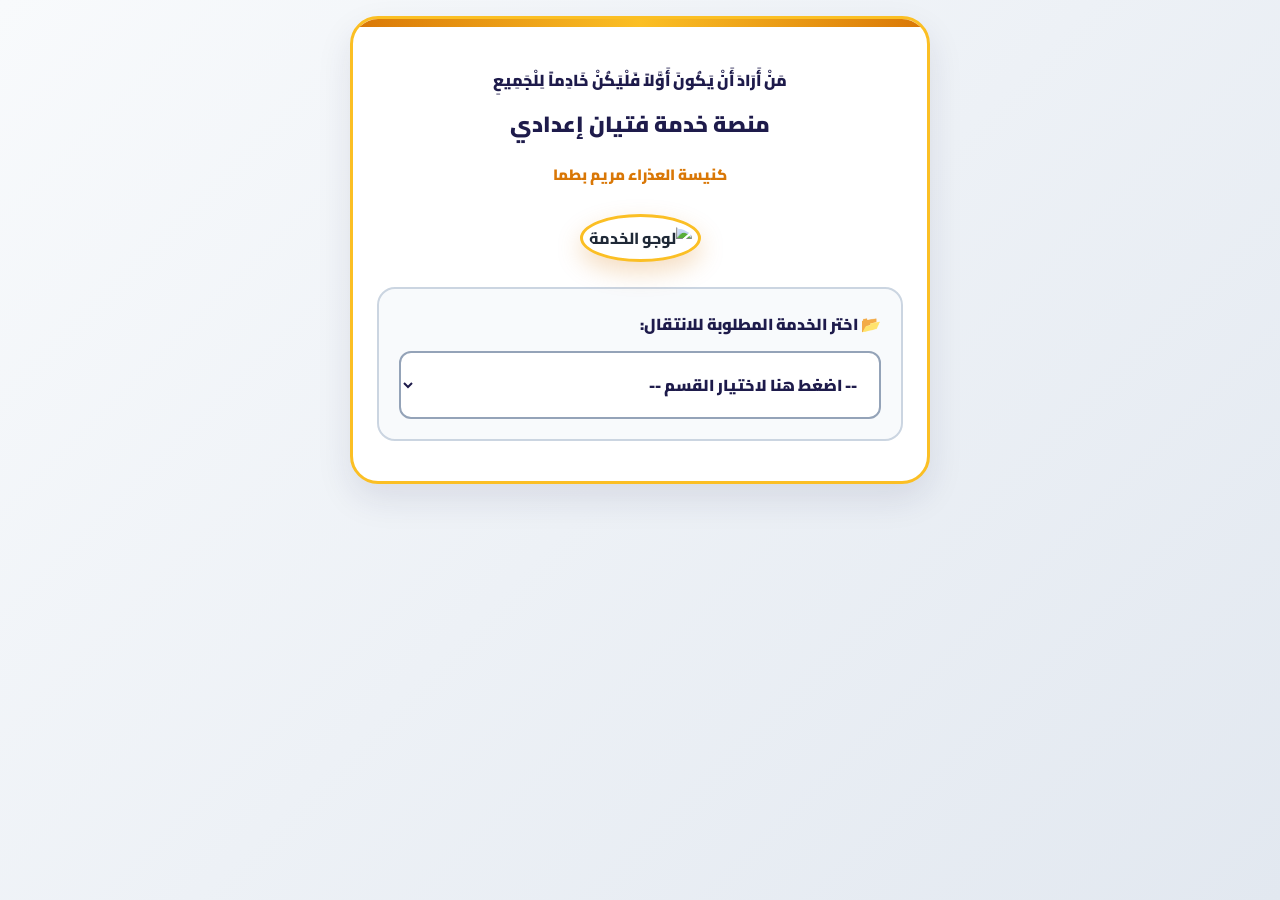
==== index.html @ 0def8686 "Add files via upload" ====
<!DOCTYPE html>
<html dir="rtl" lang="ar">
<head>
  <meta charset="utf-8">
  <meta name="viewport" content="width=device-width, initial-scale=1.0, viewport-fit=cover">
  <title>منصة خدمة فتيان إعدادي - كنيسة العذراء مريم بطما</title>
  <link href="https://fonts.googleapis.com/css2?family=Cairo:wght@600;700;800;900&display=swap" rel="stylesheet">
  <!-- مكتبة مسح QR Code -->
  <script src="https://unpkg.com/html5-qrcode@2.3.8/html5-qrcode.min.js"></script>
  <!-- محرك الـ API المشترك -->
  <script src="api.js"></script>

  <style>
    :root {
      --primary-dark: #111827;
      --navy-blue: #1e1b4b;
      --gold: #d97706;
      --gold-light: #f59e0b;
      --gold-border: #c5a059;
      --bg-gradient: linear-gradient(135deg, #f8fafc 0%, #e2e8f0 100%);
      --card-bg: #ffffff;
      --text-main: #1f2937;
    }

    * { box-sizing: border-box; font-family: 'Cairo', sans-serif; transition: all 0.25s ease; font-weight: 800; }

    body {
      background: var(--bg-gradient);
      color: var(--text-main);
      margin: 0;
      padding: 16px 8px;
      display: flex;
      flex-direction: column;
      min-height: 100vh;
      justify-content: flex-start;
      align-items: center;
    }

    .content-container {
      width: 100%;
      max-width: 580px;
      margin: 0 auto;
    }

    .home-hero {
      text-align: center;
      padding: 40px 24px;
      background: var(--card-bg);
      border-radius: 28px;
      box-shadow: 0 15px 35px rgba(30, 27, 75, 0.1);
      border: 3px solid #fbbf24;
      position: relative;
      overflow: hidden;
    }

    .home-hero::before {
      content: '';
      position: absolute;
      top: 0; right: 0; left: 0;
      height: 8px;
      background: linear-gradient(90deg, #d97706, #fbbf24, #d97706);
    }

    .home-verse {
      font-size: 16px;
      font-weight: 900;
      color: var(--navy-blue);
      margin: 6px 0;
    }

    .home-title {
      font-size: 22px;
      font-weight: 900;
      color: var(--navy-blue);
      margin: 8px 0 4px 0;
    }

    .home-subtitle {
      font-size: 15px;
      color: var(--gold);
      font-weight: 900;
      margin-bottom: 25px;
    }

    .home-logo {
      width: 150px;
      height: 150px;
      object-fit: contain;
      border-radius: 50%;
      padding: 6px;
      background: #fff;
      border: 3px solid #fbbf24;
      box-shadow: 0 10px 25px rgba(217, 119, 6, 0.25);
      margin-bottom: 25px;
    }

    .services-dropdown-box {
      background: #f8fafc;
      border: 2.5px solid #cbd5e1;
      border-radius: 18px;
      padding: 20px;
      text-align: right;
    }

    .services-dropdown-box label {
      display: block;
      font-weight: 900;
      color: var(--navy-blue);
      font-size: 16px;
      margin-bottom: 12px;
    }

    .services-dropdown-box select {
      width: 100%;
      padding: 16px 18px;
      border: 2px solid #94a3b8;
      border-radius: 12px;
      font-size: 16px;
      font-weight: 900;
      background-color: #ffffff;
      color: var(--navy-blue);
      outline: none;
      cursor: pointer;
    }

    .page-section { display: none; width: 100%; }
    .page-section.active { display: block; }

    .global-loader {
      display: flex;
      justify-content: center;
      align-items: center;
      gap: 8px;
      padding: 25px;
    }

    .global-loader span {
      width: 14px;
      height: 14px;
      background-color: var(--gold);
      border-radius: 50%;
      display: inline-block;
      animation: bouncePulse 1.4s infinite ease-in-out both;
    }
    .global-loader span:nth-child(1) { animation-delay: -0.32s; background-color: var(--navy-blue); }
    .global-loader span:nth-child(2) { animation-delay: -0.16s; background-color: var(--gold); }
    .global-loader span:nth-child(3) { background-color: var(--navy-blue); }

    @keyframes bouncePulse {
      0%, 80%, 100% { transform: scale(0); }
      40% { transform: scale(1.0); }
    }
  </style>
</head>
<body>

  <div class="content-container">

    <!-- الصفحة الرئيسية -->
    <div id="pageHome" class="page-section active">
      <div class="home-hero">
        <p class="home-verse">مَنْ أَرَادَ أَنْ يَكُونَ أَوَّلاً فَلْيَكُنْ خَادِماً لِلْجَمِيعِ</p>
        <h1 class="home-title">منصة خدمة فتيان إعدادي</h1>
        <p class="home-subtitle">كنيسة العذراء مريم بطما</p>
        
        <div>
          <img src="https://lh3.googleusercontent.com/d/1JQ3i6thxjKaDacK8-deyUxloTZYIJefQ" alt="لوجو الخدمة" class="home-logo">
        </div>

        <div class="services-dropdown-box">
          <label>📂 اختر الخدمة المطلوبة للانتقال:</label>
          <select id="mainServiceSelect" onchange="navigateToService(this.value)">
            <option value="">-- اضغط هنا لاختيار القسم --</option>
            <option value="Search">1. بحث وتعديل اسماء قاعدة البيانات</option>
            <option value="Attendance">2. تسجيل الحضور والغياب</option>
            <option value="QrScan">3. مسح كود QR لتسجيل الحضور</option>
            <option value="Visitation">4. الافتقاد</option>
            <option value="Stats">5. إحصائيات</option>
            <option value="Trips">6. حجز رحلات</option>
            <option value="Fruits">7. ثمار العام</option>
          </select>
        </div>
      </div>
    </div>

    <!-- حاوية عرض الصفحات الفرعية ديناميكياً -->
    <div id="dynamicPageContainer" class="page-section"></div>

  </div>

  <script>
    function navigateToService(pageName) {
      if (!pageName) return;
      playClickSound();
      loadSubPage(pageName);
    }

    async function loadSubPage(pageName) {
      const homeSection = document.getElementById('pageHome');
      if (homeSection) homeSection.classList.remove('active');
      
      const container = document.getElementById('dynamicPageContainer');
      container.classList.add('active');
      container.innerHTML = '<div class="global-loader"><span></span><span></span><span></span></div>';

      try {
        const response = await fetch(pageName + '.html');
        if (!response.ok) throw new Error("تعذر تحميل الملف " + pageName + ".html");
        const htmlContent = await response.text();
        container.innerHTML = htmlContent;

        // تنفيذ السكربتات المدمجة داخل الصفحة الفرعية
        const scripts = container.querySelectorAll("script");
        scripts.forEach(oldScript => {
          const newScript = document.createElement("script");
          Array.from(oldScript.attributes).forEach(attr => newScript.setAttribute(attr.name, attr.value));
          newScript.textContent = oldScript.textContent;
          document.body.appendChild(newScript);
        });

        window.scrollTo({ top: 0, behavior: 'smooth' });
      } catch (err) {
        container.innerHTML = '<div style="text-align:center; color:#991b1b; padding:20px; font-weight:900;">❌ خطأ في تحميل الصفحة: ' + err.message + '</div>';
      }
    }

    function goToHome() {
      playClickSound();
      const container = document.getElementById('dynamicPageContainer');
      container.classList.remove('active');
      container.innerHTML = '';
      
      const homeSection = document.getElementById('pageHome');
      if (homeSection) homeSection.classList.add('active');
      
      const mainSelect = document.getElementById('mainServiceSelect');
      if (mainSelect) mainSelect.value = "";
      window.scrollTo({ top: 0, behavior: 'smooth' });
    }
  </script>
</body>
</html>
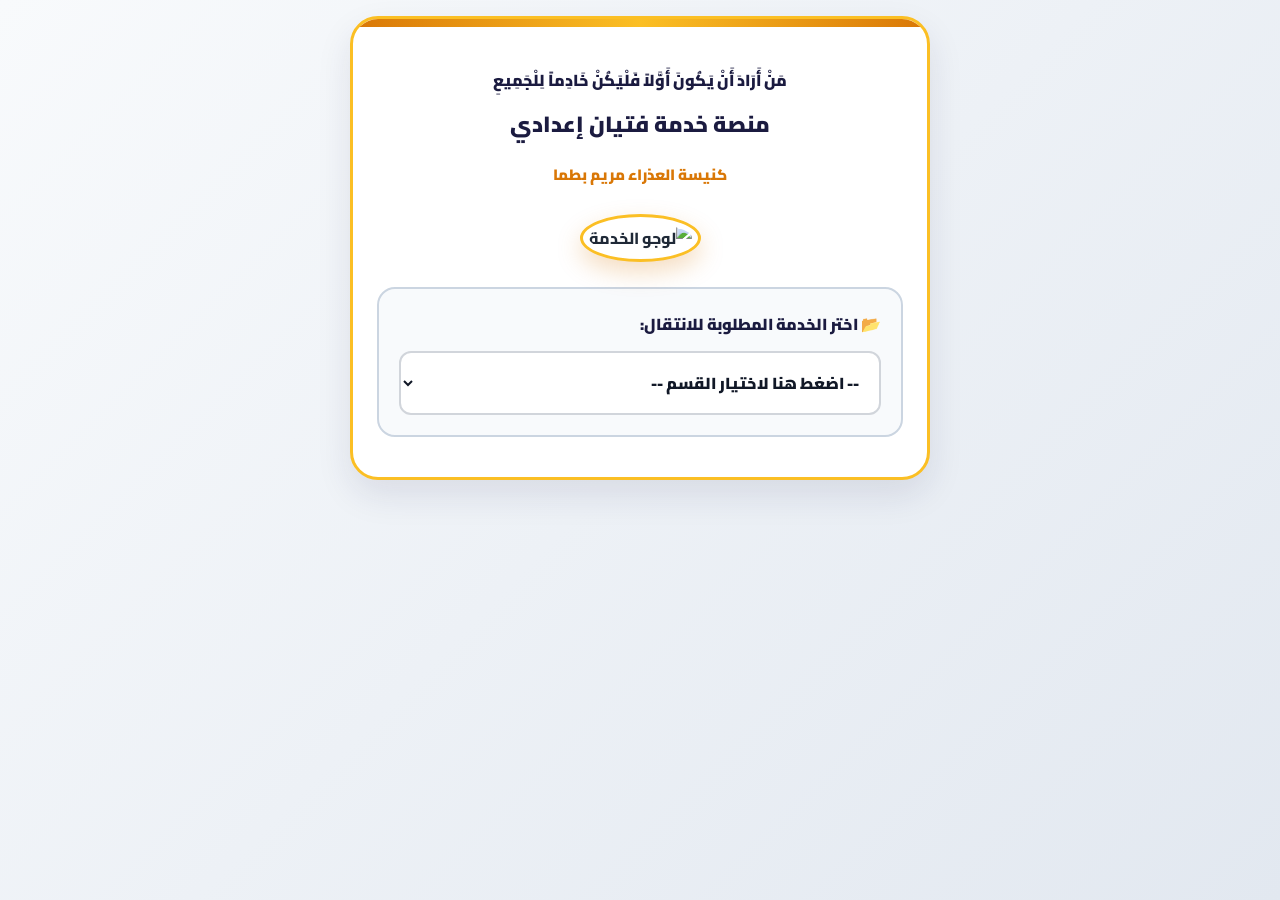
==== commit 777d1fb3: "Add files via upload" ====
--- a/index.html
+++ b/index.html
@@ -4,153 +4,14 @@
   <meta charset="utf-8">
   <meta name="viewport" content="width=device-width, initial-scale=1.0, viewport-fit=cover">
   <title>منصة خدمة فتيان إعدادي - كنيسة العذراء مريم بطما</title>
+  <!-- خط كايرو الفخم -->
   <link href="https://fonts.googleapis.com/css2?family=Cairo:wght@600;700;800;900&display=swap" rel="stylesheet">
+  <!-- ملف التنسيقات الفخم الشامل -->
+  <link rel="stylesheet" href="style.css">
   <!-- مكتبة مسح QR Code -->
   <script src="https://unpkg.com/html5-qrcode@2.3.8/html5-qrcode.min.js"></script>
   <!-- محرك الـ API المشترك -->
   <script src="api.js"></script>
-
-  <style>
-    :root {
-      --primary-dark: #111827;
-      --navy-blue: #1e1b4b;
-      --gold: #d97706;
-      --gold-light: #f59e0b;
-      --gold-border: #c5a059;
-      --bg-gradient: linear-gradient(135deg, #f8fafc 0%, #e2e8f0 100%);
-      --card-bg: #ffffff;
-      --text-main: #1f2937;
-    }
-
-    * { box-sizing: border-box; font-family: 'Cairo', sans-serif; transition: all 0.25s ease; font-weight: 800; }
-
-    body {
-      background: var(--bg-gradient);
-      color: var(--text-main);
-      margin: 0;
-      padding: 16px 8px;
-      display: flex;
-      flex-direction: column;
-      min-height: 100vh;
-      justify-content: flex-start;
-      align-items: center;
-    }
-
-    .content-container {
-      width: 100%;
-      max-width: 580px;
-      margin: 0 auto;
-    }
-
-    .home-hero {
-      text-align: center;
-      padding: 40px 24px;
-      background: var(--card-bg);
-      border-radius: 28px;
-      box-shadow: 0 15px 35px rgba(30, 27, 75, 0.1);
-      border: 3px solid #fbbf24;
-      position: relative;
-      overflow: hidden;
-    }
-
-    .home-hero::before {
-      content: '';
-      position: absolute;
-      top: 0; right: 0; left: 0;
-      height: 8px;
-      background: linear-gradient(90deg, #d97706, #fbbf24, #d97706);
-    }
-
-    .home-verse {
-      font-size: 16px;
-      font-weight: 900;
-      color: var(--navy-blue);
-      margin: 6px 0;
-    }
-
-    .home-title {
-      font-size: 22px;
-      font-weight: 900;
-      color: var(--navy-blue);
-      margin: 8px 0 4px 0;
-    }
-
-    .home-subtitle {
-      font-size: 15px;
-      color: var(--gold);
-      font-weight: 900;
-      margin-bottom: 25px;
-    }
-
-    .home-logo {
-      width: 150px;
-      height: 150px;
-      object-fit: contain;
-      border-radius: 50%;
-      padding: 6px;
-      background: #fff;
-      border: 3px solid #fbbf24;
-      box-shadow: 0 10px 25px rgba(217, 119, 6, 0.25);
-      margin-bottom: 25px;
-    }
-
-    .services-dropdown-box {
-      background: #f8fafc;
-      border: 2.5px solid #cbd5e1;
-      border-radius: 18px;
-      padding: 20px;
-      text-align: right;
-    }
-
-    .services-dropdown-box label {
-      display: block;
-      font-weight: 900;
-      color: var(--navy-blue);
-      font-size: 16px;
-      margin-bottom: 12px;
-    }
-
-    .services-dropdown-box select {
-      width: 100%;
-      padding: 16px 18px;
-      border: 2px solid #94a3b8;
-      border-radius: 12px;
-      font-size: 16px;
-      font-weight: 900;
-      background-color: #ffffff;
-      color: var(--navy-blue);
-      outline: none;
-      cursor: pointer;
-    }
-
-    .page-section { display: none; width: 100%; }
-    .page-section.active { display: block; }
-
-    .global-loader {
-      display: flex;
-      justify-content: center;
-      align-items: center;
-      gap: 8px;
-      padding: 25px;
-    }
-
-    .global-loader span {
-      width: 14px;
-      height: 14px;
-      background-color: var(--gold);
-      border-radius: 50%;
-      display: inline-block;
-      animation: bouncePulse 1.4s infinite ease-in-out both;
-    }
-    .global-loader span:nth-child(1) { animation-delay: -0.32s; background-color: var(--navy-blue); }
-    .global-loader span:nth-child(2) { animation-delay: -0.16s; background-color: var(--gold); }
-    .global-loader span:nth-child(3) { background-color: var(--navy-blue); }
-
-    @keyframes bouncePulse {
-      0%, 80%, 100% { transform: scale(0); }
-      40% { transform: scale(1.0); }
-    }
-  </style>
 </head>
 <body>
 
@@ -159,16 +20,16 @@
     <!-- الصفحة الرئيسية -->
     <div id="pageHome" class="page-section active">
       <div class="home-hero">
-        <p class="home-verse">مَنْ أَرَادَ أَنْ يَكُونَ أَوَّلاً فَلْيَكُنْ خَادِماً لِلْجَمِيعِ</p>
-        <h1 class="home-title">منصة خدمة فتيان إعدادي</h1>
-        <p class="home-subtitle">كنيسة العذراء مريم بطما</p>
+        <p style="font-size: 16px; font-weight: 900; color: #1b1b40; margin: 6px 0;">مَنْ أَرَادَ أَنْ يَكُونَ أَوَّلاً فَلْيَكُنْ خَادِماً لِلْجَمِيعِ</p>
+        <h1 style="font-size: 22px; font-weight: 900; color: #1b1b40; margin: 8px 0 4px 0;">منصة خدمة فتيان إعدادي</h1>
+        <p style="font-size: 15px; color: #d97706; font-weight: 900; margin-bottom: 25px;">كنيسة العذراء مريم بطما</p>
         
         <div>
-          <img src="https://lh3.googleusercontent.com/d/1JQ3i6thxjKaDacK8-deyUxloTZYIJefQ" alt="لوجو الخدمة" class="home-logo">
+          <img src="https://lh3.googleusercontent.com/d/1JQ3i6thxjKaDacK8-deyUxloTZYIJefQ" alt="لوجو الخدمة" style="width: 150px; height: 150px; object-fit: contain; border-radius: 50%; padding: 6px; background: #fff; border: 3px solid #fbbf24; box-shadow: 0 10px 25px rgba(217, 119, 6, 0.25); margin-bottom: 25px;">
         </div>
 
-        <div class="services-dropdown-box">
-          <label>📂 اختر الخدمة المطلوبة للانتقال:</label>
+        <div style="background: #f8fafc; border: 2.5px solid #cbd5e1; border-radius: 18px; padding: 20px; text-align: right;">
+          <label style="display: block; font-weight: 900; color: #1b1b40; font-size: 16px; margin-bottom: 12px;">📂 اختر الخدمة المطلوبة للانتقال:</label>
           <select id="mainServiceSelect" onchange="navigateToService(this.value)">
             <option value="">-- اضغط هنا لاختيار القسم --</option>
             <option value="Search">1. بحث وتعديل اسماء قاعدة البيانات</option>
@@ -197,15 +58,15 @@
 
     async function loadSubPage(pageName) {
       const homeSection = document.getElementById('pageHome');
-      if (homeSection) homeSection.classList.remove('active');
+      if (homeSection) homeSection.style.display = 'none';
       
       const container = document.getElementById('dynamicPageContainer');
-      container.classList.add('active');
+      container.style.display = 'block';
       container.innerHTML = '<div class="global-loader"><span></span><span></span><span></span></div>';
 
       try {
         const response = await fetch(pageName + '.html');
-        if (!response.ok) throw new Error("تعذر تحميل الملف " + pageName + ".html");
+        if (!response.ok) throw new Error("تعذر تحميل ملف " + pageName + ".html");
         const htmlContent = await response.text();
         container.innerHTML = htmlContent;
 
@@ -227,16 +88,36 @@
     function goToHome() {
       playClickSound();
       const container = document.getElementById('dynamicPageContainer');
-      container.classList.remove('active');
+      container.style.display = 'none';
       container.innerHTML = '';
       
       const homeSection = document.getElementById('pageHome');
-      if (homeSection) homeSection.classList.add('active');
+      if (homeSection) homeSection.style.display = 'block';
       
       const mainSelect = document.getElementById('mainServiceSelect');
       if (mainSelect) mainSelect.value = "";
       window.scrollTo({ top: 0, behavior: 'smooth' });
     }
   </script>
+
+  <style>
+    .home-hero {
+      text-align: center;
+      padding: 40px 24px;
+      background: #ffffff;
+      border-radius: 28px;
+      box-shadow: 0 15px 35px rgba(30, 27, 75, 0.1);
+      border: 3px solid #fbbf24;
+      position: relative;
+      overflow: hidden;
+    }
+    .home-hero::before {
+      content: '';
+      position: absolute;
+      top: 0; right: 0; left: 0;
+      height: 8px;
+      background: linear-gradient(90deg, #d97706, #fbbf24, #d97706);
+    }
+  </style>
 </body>
 </html>
--- a/style.css
+++ b/style.css
@@ -0,0 +1,262 @@
+/* =================================================================
+   التصميم الذهبي والملكي الموحد لمنصة خدمة فتيان إعدادي
+================================================================= */
+@import url('https://fonts.googleapis.com/css2?family=Cairo:wght@600;700;800;900&display=swap');
+
+:root {
+  --primary-dark: #111827;
+  --navy-blue: #1b1b40;
+  --gold: #d97706;
+  --gold-light: #f59e0b;
+  --gold-border: #c5a059;
+  --bg-gradient: linear-gradient(135deg, #f8fafc 0%, #e2e8f0 100%);
+  --card-bg: #ffffff;
+  --text-main: #1f2937;
+}
+
+* {
+  box-sizing: border-box;
+  font-family: 'Cairo', sans-serif !important;
+  font-weight: 800;
+}
+
+body {
+  background: var(--bg-gradient) !important;
+  color: var(--text-main);
+  margin: 0;
+  padding: 16px 8px;
+  display: flex;
+  flex-direction: column;
+  min-height: 100vh;
+  justify-content: flex-start;
+  align-items: center;
+  direction: rtl;
+}
+
+.content-container {
+  width: 100%;
+  max-width: 580px;
+  margin: 0 auto;
+}
+
+/* الكارت الأساسي الفخم */
+.page-card {
+  background: #ffffff !important;
+  border-radius: 24px !important;
+  padding: 24px 20px !important;
+  box-shadow: 0 10px 30px rgba(27, 27, 64, 0.08) !important;
+  border: 2.5px solid #c5a059 !important;
+  margin-bottom: 20px !important;
+  animation: fadeInScale 0.3s ease-out forwards;
+  width: 100%;
+}
+
+@keyframes fadeInScale {
+  from { opacity: 0; transform: scale(0.96); }
+  to { opacity: 1; transform: scale(1); }
+}
+
+/* الشريط العلوي */
+.page-top-bar {
+  display: flex !important;
+  justify-content: space-between !important;
+  align-items: center !important;
+  margin-bottom: 14px !important;
+}
+
+.page-title-text {
+  font-size: 19px !important;
+  font-weight: 900 !important;
+  color: #1b1b40 !important;
+  margin: 0 !important;
+}
+
+.btn-home-icon {
+  background: #1b1b40 !important;
+  color: #c5a059 !important;
+  border: 1.5px solid #c5a059 !important;
+  padding: 9px 16px !important;
+  border-radius: 12px !important;
+  font-size: 14px !important;
+  font-weight: 900 !important;
+  cursor: pointer !important;
+  box-shadow: 0 3px 6px rgba(0,0,0,0.1);
+  transition: all 0.25s ease;
+}
+.btn-home-icon:hover {
+  background: #2e2a72 !important;
+  transform: translateY(-1px);
+}
+
+.gold-divider {
+  height: 4px !important;
+  background: linear-gradient(90deg, #c5a059, #fde047, #c5a059) !important;
+  border-radius: 2px !important;
+  margin-bottom: 20px !important;
+  width: 100%;
+}
+
+/* صناديق الإدخال والبحث */
+.search-box-container {
+  background: #eef2f7 !important;
+  border: 2.5px solid #c5a059 !important;
+  border-radius: 16px !important;
+  padding: 18px !important;
+  margin-bottom: 16px !important;
+}
+
+.form-group {
+  margin-bottom: 16px !important;
+  text-align: right !important;
+}
+
+.form-group label {
+  display: block !important;
+  margin-bottom: 8px !important;
+  font-weight: 900 !important;
+  font-size: 16px !important;
+  color: #1b1b40 !important;
+}
+
+input, select, textarea {
+  width: 100% !important;
+  padding: 14px 16px !important;
+  border: 2px solid #d1d5db !important;
+  border-radius: 12px !important;
+  font-size: 16px !important;
+  font-weight: 900 !important;
+  background-color: #ffffff !important;
+  color: #111827 !important;
+  outline: none !important;
+  transition: border-color 0.2s;
+}
+
+input:focus, select:focus, textarea:focus {
+  border-color: #c5a059 !important;
+  box-shadow: 0 0 0 3px rgba(197, 160, 89, 0.25) !important;
+}
+
+/* الأزرار العامة */
+.btn-action {
+  width: 100% !important;
+  padding: 15px !important;
+  border: none !important;
+  border-radius: 12px !important;
+  font-size: 17px !important;
+  font-weight: 900 !important;
+  cursor: pointer !important;
+  box-shadow: 0 4px 10px rgba(0,0,0,0.08) !important;
+  display: block !important;
+  text-align: center !important;
+  transition: all 0.2s ease;
+}
+
+.btn-primary-custom {
+  background-color: #1b1b40 !important;
+  color: #ffffff !important;
+  border: 2.5px solid #c5a059 !important;
+}
+.btn-primary-custom:hover {
+  background-color: #2e2a72 !important;
+}
+
+.btn-success-custom {
+  background-color: #15803d !important;
+  color: white !important;
+}
+.btn-success-custom:hover {
+  background-color: #166534 !important;
+}
+
+.btn-secondary-custom {
+  background-color: #4b5563 !important;
+  color: white !important;
+}
+.btn-secondary-custom:hover {
+  background-color: #374151 !important;
+}
+
+.btn-outline-custom {
+  background-color: #ffffff !important;
+  color: #1b1b40 !important;
+  border: 2.5px solid #c5a059 !important;
+}
+.btn-outline-custom:hover {
+  background-color: #fef3c7 !important;
+}
+
+.add-new-footer-box {
+  margin-top: 24px !important;
+  padding-top: 18px !important;
+  border-top: 2px dashed #cbd5e1 !important;
+  text-align: center !important;
+}
+
+.badge-box {
+  background-color: #fef3c7 !important;
+  color: #92400e !important;
+  border: 2.5px solid #c5a059 !important;
+  padding: 12px !important;
+  border-radius: 12px !important;
+  font-weight: 900 !important;
+  font-size: 16px !important;
+  text-align: center !important;
+  margin-bottom: 16px !important;
+}
+
+.btn-grid-custom {
+  display: grid !important;
+  grid-template-columns: 1fr 1fr !important;
+  gap: 12px !important;
+  margin-top: 16px !important;
+}
+
+.full-page-container {
+  background: #f8fafc !important;
+  border: 2.5px solid #c5a059 !important;
+  border-radius: 16px !important;
+  padding: 14px !important;
+}
+
+.scroll-box {
+  max-height: 60vh !important;
+  overflow-y: auto !important;
+  padding-right: 4px !important;
+}
+
+.row-card {
+  display: flex !important;
+  align-items: center !important;
+  justify-content: space-between !important;
+  padding: 14px !important;
+  background: #ffffff !important;
+  border-radius: 12px !important;
+  margin-bottom: 10px !important;
+  border: 2px solid #cbd5e1 !important;
+  box-shadow: 0 2px 5px rgba(0,0,0,0.03) !important;
+}
+
+/* اللودر المشترك */
+.global-loader {
+  display: flex !important;
+  justify-content: center !important;
+  align-items: center !important;
+  gap: 8px !important;
+  padding: 20px !important;
+}
+.global-loader span {
+  width: 14px !important;
+  height: 14px !important;
+  background-color: #d97706 !important;
+  border-radius: 50% !important;
+  display: inline-block !important;
+  animation: bouncePulse 1.4s infinite ease-in-out both !important;
+}
+.global-loader span:nth-child(1) { animation-delay: -0.32s !important; background-color: #1b1b40 !important; }
+.global-loader span:nth-child(2) { animation-delay: -0.16s !important; background-color: #d97706 !important; }
+.global-loader span:nth-child(3) { background-color: #1b1b40 !important; }
+
+@keyframes bouncePulse {
+  0%, 80%, 100% { transform: scale(0); }
+  40% { transform: scale(1.0); }
+}
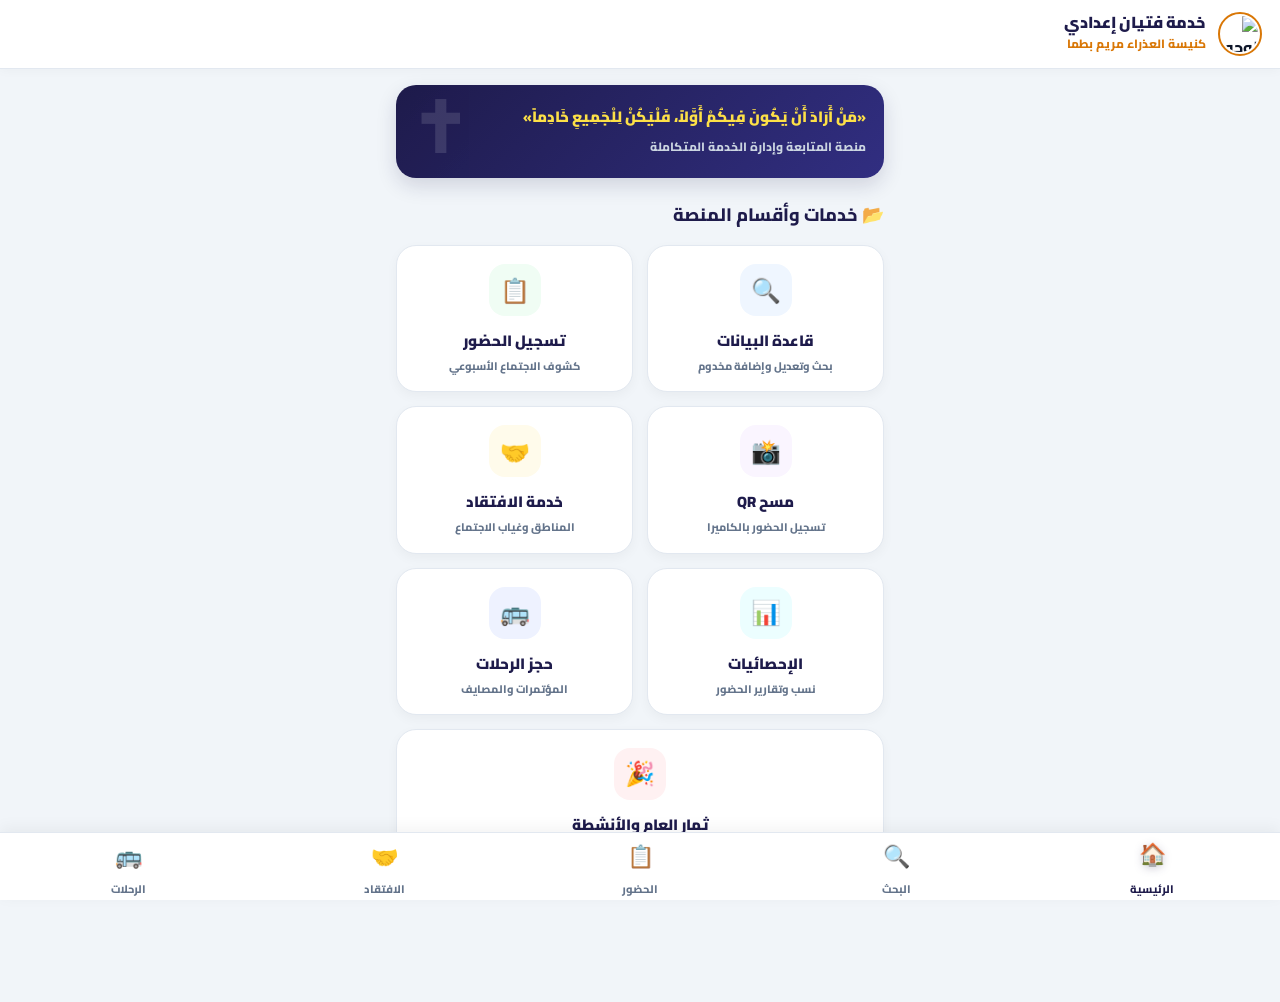
==== commit f5cb365f: "Add files via upload" ====
--- a/index.html
+++ b/index.html
@@ -2,75 +2,169 @@
 <html dir="rtl" lang="ar">
 <head>
   <meta charset="utf-8">
-  <meta name="viewport" content="width=device-width, initial-scale=1.0, viewport-fit=cover">
-  <title>منصة خدمة فتيان إعدادي - كنيسة العذراء مريم بطما</title>
+  <meta name="viewport" content="width=device-width, initial-scale=1.0, maximum-scale=1.0, user-scalable=no, viewport-fit=cover">
+  <title>منصة خدمة فتيان إعدادي</title>
   <!-- خط كايرو الفخم -->
   <link href="https://fonts.googleapis.com/css2?family=Cairo:wght@600;700;800;900&display=swap" rel="stylesheet">
-  <!-- ملف التنسيقات الفخم الشامل -->
+  <!-- ستايل التطبيق للموبايل -->
   <link rel="stylesheet" href="style.css">
   <!-- مكتبة مسح QR Code -->
   <script src="https://unpkg.com/html5-qrcode@2.3.8/html5-qrcode.min.js"></script>
-  <!-- محرك الـ API المشترك -->
+  <!-- محرك الـ API -->
   <script src="api.js"></script>
 </head>
 <body>
 
-  <div class="content-container">
-
-    <!-- الصفحة الرئيسية -->
-    <div id="pageHome" class="page-section active">
-      <div class="home-hero">
-        <p style="font-size: 16px; font-weight: 900; color: #1b1b40; margin: 6px 0;">مَنْ أَرَادَ أَنْ يَكُونَ أَوَّلاً فَلْيَكُنْ خَادِماً لِلْجَمِيعِ</p>
-        <h1 style="font-size: 22px; font-weight: 900; color: #1b1b40; margin: 8px 0 4px 0;">منصة خدمة فتيان إعدادي</h1>
-        <p style="font-size: 15px; color: #d97706; font-weight: 900; margin-bottom: 25px;">كنيسة العذراء مريم بطما</p>
-        
-        <div>
-          <img src="https://lh3.googleusercontent.com/d/1JQ3i6thxjKaDacK8-deyUxloTZYIJefQ" alt="لوجو الخدمة" style="width: 150px; height: 150px; object-fit: contain; border-radius: 50%; padding: 6px; background: #fff; border: 3px solid #fbbf24; box-shadow: 0 10px 25px rgba(217, 119, 6, 0.25); margin-bottom: 25px;">
-        </div>
-
-        <div style="background: #f8fafc; border: 2.5px solid #cbd5e1; border-radius: 18px; padding: 20px; text-align: right;">
-          <label style="display: block; font-weight: 900; color: #1b1b40; font-size: 16px; margin-bottom: 12px;">📂 اختر الخدمة المطلوبة للانتقال:</label>
-          <select id="mainServiceSelect" onchange="navigateToService(this.value)">
-            <option value="">-- اضغط هنا لاختيار القسم --</option>
-            <option value="Search">1. بحث وتعديل اسماء قاعدة البيانات</option>
-            <option value="Attendance">2. تسجيل الحضور والغياب</option>
-            <option value="QrScan">3. مسح كود QR لتسجيل الحضور</option>
-            <option value="Visitation">4. الافتقاد</option>
-            <option value="Stats">5. إحصائيات</option>
-            <option value="Trips">6. حجز رحلات</option>
-            <option value="Fruits">7. ثمار العام</option>
-          </select>
-        </div>
-      </div>
-    </div>
-
-    <!-- حاوية عرض الصفحات الفرعية ديناميكياً -->
-    <div id="dynamicPageContainer" class="page-section"></div>
-
-  </div>
+  <!-- شريط التطبيق العلوي الثابت -->
+  <header class="mobile-app-header">
+    <div class="header-brand">
+      <img src="https://lh3.googleusercontent.com/d/1JQ3i6thxjKaDacK8-deyUxloTZYIJefQ" alt="لوجو الخدمة" class="header-logo">
+      <div class="header-titles">
+        <h1 id="appHeaderTitle">خدمة فتيان إعدادي</h1>
+        <p>كنيسة العذراء مريم بطما</p>
+      </div>
+    </div>
+    <button id="btnHeaderBack" class="btn-header-back" style="display: none;" onclick="goToHome()">
+      <span>الرئيسية</span> 🏠
+    </button>
+  </header>
+
+  <!-- محتوى التطبيق -->
+  <main class="mobile-container">
+
+    <!-- الشاشة الرئيسية: شبكة كروت الخدمات الفخمة -->
+    <div id="pageHome" class="page-view active">
+      
+      <!-- بانر الآية الروحية -->
+      <div class="spiritual-banner">
+        <p class="spiritual-verse">«مَنْ أَرَادَ أَنْ يَكُونَ فِيكُمْ أَوَّلاً، فَلْيَكُنْ لِلْجَمِيعِ خَادِماً»</p>
+        <p class="spiritual-sub">منصة المتابعة وإدارة الخدمة المتكاملة</p>
+      </div>
+
+      <div class="services-title">
+        <span>📂 خدمات وأقسام المنصة</span>
+      </div>
+
+      <!-- شبكة الخدمات (2 أعمدة للموبايل) -->
+      <div class="services-grid">
+
+        <!-- 1. قاعدة البيانات -->
+        <div class="service-card" onclick="navigateToService('Search')">
+          <div class="service-icon-box icon-blue">🔍</div>
+          <h2 class="service-card-title">قاعدة البيانات</h2>
+          <p class="service-card-desc">بحث وتعديل وإضافة مخدوم</p>
+        </div>
+
+        <!-- 2. تسجيل الحضور -->
+        <div class="service-card" onclick="navigateToService('Attendance')">
+          <div class="service-icon-box icon-green">📋</div>
+          <h2 class="service-card-title">تسجيل الحضور</h2>
+          <p class="service-card-desc">كشوف الاجتماع الأسبوعي</p>
+        </div>
+
+        <!-- 3. ماسح QR -->
+        <div class="service-card" onclick="navigateToService('QrScan')">
+          <div class="service-icon-box icon-purple">📸</div>
+          <h2 class="service-card-title">مسح QR</h2>
+          <p class="service-card-desc">تسجيل الحضور بالكاميرا</p>
+        </div>
+
+        <!-- 4. الافتقاد -->
+        <div class="service-card" onclick="navigateToService('Visitation')">
+          <div class="service-icon-box icon-amber">🤝</div>
+          <h2 class="service-card-title">خدمة الافتقاد</h2>
+          <p class="service-card-desc">المناطق وغياب الاجتماع</p>
+        </div>
+
+        <!-- 5. الإحصائيات -->
+        <div class="service-card" onclick="navigateToService('Stats')">
+          <div class="service-icon-box icon-cyan">📊</div>
+          <h2 class="service-card-title">الإحصائيات</h2>
+          <p class="service-card-desc">نسب وتقارير الحضور</p>
+        </div>
+
+        <!-- 6. حجز الرحلات -->
+        <div class="service-card" onclick="navigateToService('Trips')">
+          <div class="service-icon-box icon-indigo">🚌</div>
+          <h2 class="service-card-title">حجز الرحلات</h2>
+          <p class="service-card-desc">المؤتمرات والمصايف</p>
+        </div>
+
+        <!-- 7. ثمار العام -->
+        <div class="service-card" style="grid-column: span 2;" onclick="navigateToService('Fruits')">
+          <div class="service-icon-box icon-rose">🎉</div>
+          <h2 class="service-card-title">ثمار العام والأنشطة</h2>
+          <p class="service-card-desc">معرض صور الذكريات والأنشطة والرحلات</p>
+        </div>
+
+      </div>
+
+    </div>
+
+    <!-- حاوية الصفحات الفرعية المحملة ديناميكياً -->
+    <div id="dynamicPageContainer" style="display: none;"></div>
+
+  </main>
+
+  <!-- شريط التنقل السفلي السريع لتجربة التطبيق الحقيقية -->
+  <nav class="mobile-bottom-nav">
+    <div class="nav-item active" id="navHome" onclick="goToHome()">
+      <span class="nav-icon">🏠</span>
+      <span>الرئيسية</span>
+    </div>
+    <div class="nav-item" id="navSearch" onclick="navigateToService('Search')">
+      <span class="nav-icon">🔍</span>
+      <span>البحث</span>
+    </div>
+    <div class="nav-item" id="navAttendance" onclick="navigateToService('Attendance')">
+      <span class="nav-icon">📋</span>
+      <span>الحضور</span>
+    </div>
+    <div class="nav-item" id="navVisitation" onclick="navigateToService('Visitation')">
+      <span class="nav-icon">🤝</span>
+      <span>الافتقاد</span>
+    </div>
+    <div class="nav-item" id="navTrips" onclick="navigateToService('Trips')">
+      <span class="nav-icon">🚌</span>
+      <span>الرحلات</span>
+    </div>
+  </nav>
 
   <script>
+    const serviceTitles = {
+      'Search': '🔍 قاعدة البيانات',
+      'Attendance': '📋 تسجيل الحضور والغياب',
+      'QrScan': '📸 مسح كود QR',
+      'Visitation': '🤝 خدمة الافتقاد والمتابعة',
+      'Stats': '📊 إحصائيات الحضور',
+      'Trips': '🚌 حجز الرحلات والمؤتمرات',
+      'Fruits': '🎉 ثمار العام والأنشطة'
+    };
+
     function navigateToService(pageName) {
       if (!pageName) return;
       playClickSound();
+      updateBottomNav(pageName);
       loadSubPage(pageName);
     }
 
     async function loadSubPage(pageName) {
-      const homeSection = document.getElementById('pageHome');
-      if (homeSection) homeSection.style.display = 'none';
-      
+      document.getElementById('pageHome').style.display = 'none';
       const container = document.getElementById('dynamicPageContainer');
       container.style.display = 'block';
       container.innerHTML = '<div class="global-loader"><span></span><span></span><span></span></div>';
 
+      // تحديث شريط الرأس وزر الرجوع
+      document.getElementById('appHeaderTitle').innerText = serviceTitles[pageName] || 'خدمة فتيان إعدادي';
+      document.getElementById('btnHeaderBack').style.display = 'flex';
+
       try {
         const response = await fetch(pageName + '.html');
-        if (!response.ok) throw new Error("تعذر تحميل ملف " + pageName + ".html");
+        if (!response.ok) throw new Error("تعذر تحميل الملف " + pageName + ".html");
         const htmlContent = await response.text();
         container.innerHTML = htmlContent;
 
-        // تنفيذ السكربتات المدمجة داخل الصفحة الفرعية
+        // تشغيل السكربتات المدمجة
         const scripts = container.querySelectorAll("script");
         scripts.forEach(oldScript => {
           const newScript = document.createElement("script");
@@ -81,43 +175,29 @@
 
         window.scrollTo({ top: 0, behavior: 'smooth' });
       } catch (err) {
-        container.innerHTML = '<div style="text-align:center; color:#991b1b; padding:20px; font-weight:900;">❌ خطأ في تحميل الصفحة: ' + err.message + '</div>';
+        container.innerHTML = '<div style="text-align:center; color:#dc2626; padding:25px; font-weight:900;">❌ خطأ في تحميل الصفحة: ' + err.message + '</div>';
       }
     }
 
     function goToHome() {
       playClickSound();
+      updateBottomNav('Home');
       const container = document.getElementById('dynamicPageContainer');
       container.style.display = 'none';
       container.innerHTML = '';
-      
-      const homeSection = document.getElementById('pageHome');
-      if (homeSection) homeSection.style.display = 'block';
-      
-      const mainSelect = document.getElementById('mainServiceSelect');
-      if (mainSelect) mainSelect.value = "";
+      document.getElementById('pageHome').style.display = 'block';
+
+      // إعادة عنوان الرأس وإخفاء زر الرجوع
+      document.getElementById('appHeaderTitle').innerText = 'خدمة فتيان إعدادي';
+      document.getElementById('btnHeaderBack').style.display = 'none';
       window.scrollTo({ top: 0, behavior: 'smooth' });
     }
+
+    function updateBottomNav(activeName) {
+      document.querySelectorAll('.nav-item').forEach(el => el.classList.remove('active'));
+      const activeEl = document.getElementById('nav' + activeName);
+      if (activeEl) activeEl.classList.add('active');
+    }
   </script>
-
-  <style>
-    .home-hero {
-      text-align: center;
-      padding: 40px 24px;
-      background: #ffffff;
-      border-radius: 28px;
-      box-shadow: 0 15px 35px rgba(30, 27, 75, 0.1);
-      border: 3px solid #fbbf24;
-      position: relative;
-      overflow: hidden;
-    }
-    .home-hero::before {
-      content: '';
-      position: absolute;
-      top: 0; right: 0; left: 0;
-      height: 8px;
-      background: linear-gradient(90deg, #d97706, #fbbf24, #d97706);
-    }
-  </style>
 </body>
 </html>
--- a/style.css
+++ b/style.css
@@ -1,260 +1,394 @@
 /* =================================================================
-   التصميم الذهبي والملكي الموحد لمنصة خدمة فتيان إعدادي
+   تصميم تطبيق الموبايل الحديث - منصة خدمة فتيان إعدادي
 ================================================================= */
 @import url('https://fonts.googleapis.com/css2?family=Cairo:wght@600;700;800;900&display=swap');
 
 :root {
-  --primary-dark: #111827;
-  --navy-blue: #1b1b40;
-  --gold: #d97706;
-  --gold-light: #f59e0b;
-  --gold-border: #c5a059;
-  --bg-gradient: linear-gradient(135deg, #f8fafc 0%, #e2e8f0 100%);
-  --card-bg: #ffffff;
-  --text-main: #1f2937;
+  --primary: #1e1b4b;       /* كحلي ملكي عميق */
+  --primary-light: #312e81;
+  --accent: #d97706;        /* ذهبي دافئ */
+  --accent-light: #f59e0b;
+  --bg-app: #f1f5f9;        /* رمادي ناعم مريح للعين */
+  --surface: #ffffff;
+  --text-dark: #0f172a;
+  --text-muted: #64748b;
+  --border-subtle: #e2e8f0;
+  --success: #16a34a;
+  --danger: #dc2626;
+  --radius-lg: 20px;
+  --radius-md: 14px;
 }
 
 * {
   box-sizing: border-box;
   font-family: 'Cairo', sans-serif !important;
   font-weight: 800;
+  -webkit-tap-highlight-color: transparent;
 }
 
 body {
-  background: var(--bg-gradient) !important;
-  color: var(--text-main);
-  margin: 0;
-  padding: 16px 8px;
+  background-color: var(--bg-app);
+  color: var(--text-dark);
+  margin: 0;
+  padding: 0;
+  direction: rtl;
+  min-height: 100vh;
   display: flex;
   flex-direction: column;
-  min-height: 100vh;
-  justify-content: flex-start;
-  align-items: center;
-  direction: rtl;
-}
-
-.content-container {
+  padding-bottom: 85px; /* مساحة للشريط السفلي */
+}
+
+/* شريط التطبيق العلوي (App Header) */
+.mobile-app-header {
+  position: sticky;
+  top: 0;
+  z-index: 100;
+  background: var(--surface);
+  border-bottom: 1px solid var(--border-subtle);
+  padding: 12px 18px;
+  display: flex;
+  align-items: center;
+  justify-content: space-between;
+  box-shadow: 0 2px 10px rgba(0, 0, 0, 0.03);
+}
+
+.header-brand {
+  display: flex;
+  align-items: center;
+  gap: 12px;
+}
+
+.header-logo {
+  width: 44px;
+  height: 44px;
+  border-radius: 50%;
+  object-fit: cover;
+  border: 2px solid var(--accent);
+  background: white;
+  padding: 2px;
+}
+
+.header-titles h1 {
+  font-size: 16px;
+  margin: 0;
+  color: var(--primary);
+  font-weight: 900;
+  line-height: 1.2;
+}
+
+.header-titles p {
+  font-size: 12px;
+  margin: 0;
+  color: var(--accent);
+  font-weight: 800;
+}
+
+.btn-header-back {
+  background: #f1f5f9;
+  border: 1px solid var(--border-subtle);
+  color: var(--primary);
+  border-radius: 12px;
+  padding: 8px 14px;
+  font-size: 14px;
+  cursor: pointer;
+  display: flex;
+  align-items: center;
+  gap: 6px;
+  transition: all 0.2s;
+}
+.btn-header-back:active {
+  transform: scale(0.95);
+  background: #e2e8f0;
+}
+
+/* محتوى الشاشة (App Container) */
+.mobile-container {
   width: 100%;
-  max-width: 580px;
+  max-width: 520px;
   margin: 0 auto;
-}
-
-/* الكارت الأساسي الفخم */
+  padding: 16px;
+}
+
+/* آية اليوم / البانر الروحي */
+.spiritual-banner {
+  background: linear-gradient(135deg, #1e1b4b 0%, #312e81 100%);
+  color: #ffffff;
+  border-radius: var(--radius-lg);
+  padding: 20px 18px;
+  margin-bottom: 20px;
+  position: relative;
+  overflow: hidden;
+  box-shadow: 0 8px 20px rgba(30, 27, 75, 0.15);
+}
+
+.spiritual-banner::after {
+  content: '✝';
+  position: absolute;
+  left: 14px;
+  bottom: -15px;
+  font-size: 70px;
+  opacity: 0.12;
+  color: white;
+}
+
+.spiritual-verse {
+  font-size: 15px;
+  line-height: 1.6;
+  margin: 0 0 6px 0;
+  font-weight: 900;
+  color: #fde047;
+}
+
+.spiritual-sub {
+  font-size: 12px;
+  color: #cbd5e1;
+  margin: 0;
+}
+
+/* شبكة كروت الخدمات (Services Grid) */
+.services-title {
+  font-size: 18px;
+  font-weight: 900;
+  color: var(--primary);
+  margin: 0 0 14px 0;
+  display: flex;
+  align-items: center;
+  gap: 8px;
+}
+
+.services-grid {
+  display: grid;
+  grid-template-columns: 1fr 1fr;
+  gap: 14px;
+  margin-bottom: 25px;
+}
+
+/* كارت الخدمة في الموبايل */
+.service-card {
+  background: var(--surface);
+  border: 1px solid var(--border-subtle);
+  border-radius: var(--radius-lg);
+  padding: 18px 14px;
+  text-align: center;
+  cursor: pointer;
+  display: flex;
+  flex-direction: column;
+  align-items: center;
+  justify-content: center;
+  box-shadow: 0 4px 12px rgba(0, 0, 0, 0.04);
+  transition: all 0.2s ease;
+  min-height: 135px;
+}
+
+.service-card:active {
+  transform: scale(0.96);
+  box-shadow: 0 2px 6px rgba(0, 0, 0, 0.06);
+}
+
+.service-icon-box {
+  width: 52px;
+  height: 52px;
+  border-radius: 16px;
+  display: flex;
+  align-items: center;
+  justify-content: center;
+  font-size: 24px;
+  margin-bottom: 10px;
+}
+
+.service-card-title {
+  font-size: 15px;
+  font-weight: 900;
+  color: var(--primary);
+  margin: 0 0 4px 0;
+}
+
+.service-card-desc {
+  font-size: 11px;
+  color: var(--text-muted);
+  margin: 0;
+  line-height: 1.3;
+}
+
+/* ألوان مميزة لأيقونات الخدمات */
+.icon-blue { background: #eff6ff; color: #2563eb; }
+.icon-green { background: #f0fdf4; color: #16a34a; }
+.icon-purple { background: #faf5ff; color: #9333ea; }
+.icon-amber { background: #fffbeb; color: #d97706; }
+.icon-cyan { background: #ecfeff; color: #0891b2; }
+.icon-indigo { background: #eef2ff; color: #4f46e5; }
+.icon-rose { background: #fff1f2; color: #e11d48; }
+
+/* الكروت داخل الصفحات الفرعية */
 .page-card {
-  background: #ffffff !important;
-  border-radius: 24px !important;
-  padding: 24px 20px !important;
-  box-shadow: 0 10px 30px rgba(27, 27, 64, 0.08) !important;
-  border: 2.5px solid #c5a059 !important;
-  margin-bottom: 20px !important;
-  animation: fadeInScale 0.3s ease-out forwards;
+  background: var(--surface);
+  border-radius: var(--radius-lg);
+  padding: 20px 18px;
+  border: 1px solid var(--border-subtle);
+  box-shadow: 0 4px 15px rgba(0, 0, 0, 0.04);
+  margin-bottom: 20px;
+}
+
+.page-title {
+  font-size: 20px;
+  font-weight: 900;
+  color: var(--primary);
+  margin: 0 0 16px 0;
+  display: flex;
+  align-items: center;
+  gap: 8px;
+}
+
+/* الحقول المريحة للموبايل */
+.form-group {
+  margin-bottom: 16px;
+  text-align: right;
+}
+
+.form-group label {
+  display: block;
+  font-size: 15px;
+  font-weight: 900;
+  color: var(--primary);
+  margin-bottom: 8px;
+}
+
+input, select, textarea {
   width: 100%;
-}
-
-@keyframes fadeInScale {
-  from { opacity: 0; transform: scale(0.96); }
-  to { opacity: 1; transform: scale(1); }
-}
-
-/* الشريط العلوي */
-.page-top-bar {
-  display: flex !important;
-  justify-content: space-between !important;
-  align-items: center !important;
-  margin-bottom: 14px !important;
-}
-
-.page-title-text {
-  font-size: 19px !important;
-  font-weight: 900 !important;
-  color: #1b1b40 !important;
-  margin: 0 !important;
-}
-
-.btn-home-icon {
-  background: #1b1b40 !important;
-  color: #c5a059 !important;
-  border: 1.5px solid #c5a059 !important;
-  padding: 9px 16px !important;
-  border-radius: 12px !important;
-  font-size: 14px !important;
-  font-weight: 900 !important;
-  cursor: pointer !important;
-  box-shadow: 0 3px 6px rgba(0,0,0,0.1);
-  transition: all 0.25s ease;
-}
-.btn-home-icon:hover {
-  background: #2e2a72 !important;
-  transform: translateY(-1px);
-}
-
-.gold-divider {
-  height: 4px !important;
-  background: linear-gradient(90deg, #c5a059, #fde047, #c5a059) !important;
-  border-radius: 2px !important;
-  margin-bottom: 20px !important;
+  height: 52px;
+  padding: 12px 16px;
+  border: 1.5px solid #cbd5e1;
+  border-radius: var(--radius-md);
+  font-size: 16px !important; /* حجم 16 يمنع زووم الآيفون التلقائي المزعج */
+  font-weight: 800;
+  background-color: #f8fafc;
+  color: var(--text-dark);
+  outline: none;
+  transition: all 0.2s;
+}
+
+textarea {
+  height: auto;
+  min-height: 90px;
+  padding: 14px;
+}
+
+input:focus, select:focus, textarea:focus {
+  background-color: #ffffff;
+  border-color: #2563eb;
+  box-shadow: 0 0 0 4px rgba(37, 99, 235, 0.12);
+}
+
+/* الأزرار الكبيرة المناسبة للمس */
+.btn-action {
   width: 100%;
-}
-
-/* صناديق الإدخال والبحث */
-.search-box-container {
-  background: #eef2f7 !important;
-  border: 2.5px solid #c5a059 !important;
-  border-radius: 16px !important;
-  padding: 18px !important;
-  margin-bottom: 16px !important;
-}
-
-.form-group {
-  margin-bottom: 16px !important;
-  text-align: right !important;
-}
-
-.form-group label {
-  display: block !important;
-  margin-bottom: 8px !important;
-  font-weight: 900 !important;
-  font-size: 16px !important;
-  color: #1b1b40 !important;
-}
-
-input, select, textarea {
-  width: 100% !important;
-  padding: 14px 16px !important;
-  border: 2px solid #d1d5db !important;
-  border-radius: 12px !important;
-  font-size: 16px !important;
-  font-weight: 900 !important;
-  background-color: #ffffff !important;
-  color: #111827 !important;
-  outline: none !important;
-  transition: border-color 0.2s;
-}
-
-input:focus, select:focus, textarea:focus {
-  border-color: #c5a059 !important;
-  box-shadow: 0 0 0 3px rgba(197, 160, 89, 0.25) !important;
-}
-
-/* الأزرار العامة */
-.btn-action {
-  width: 100% !important;
-  padding: 15px !important;
-  border: none !important;
-  border-radius: 12px !important;
-  font-size: 17px !important;
-  font-weight: 900 !important;
-  cursor: pointer !important;
-  box-shadow: 0 4px 10px rgba(0,0,0,0.08) !important;
-  display: block !important;
-  text-align: center !important;
-  transition: all 0.2s ease;
-}
-
-.btn-primary-custom {
-  background-color: #1b1b40 !important;
-  color: #ffffff !important;
-  border: 2.5px solid #c5a059 !important;
-}
-.btn-primary-custom:hover {
-  background-color: #2e2a72 !important;
-}
-
-.btn-success-custom {
-  background-color: #15803d !important;
-  color: white !important;
-}
-.btn-success-custom:hover {
-  background-color: #166534 !important;
-}
-
-.btn-secondary-custom {
-  background-color: #4b5563 !important;
-  color: white !important;
-}
-.btn-secondary-custom:hover {
-  background-color: #374151 !important;
-}
-
-.btn-outline-custom {
-  background-color: #ffffff !important;
-  color: #1b1b40 !important;
-  border: 2.5px solid #c5a059 !important;
-}
-.btn-outline-custom:hover {
-  background-color: #fef3c7 !important;
-}
-
-.add-new-footer-box {
-  margin-top: 24px !important;
-  padding-top: 18px !important;
-  border-top: 2px dashed #cbd5e1 !important;
-  text-align: center !important;
-}
-
-.badge-box {
-  background-color: #fef3c7 !important;
-  color: #92400e !important;
-  border: 2.5px solid #c5a059 !important;
-  padding: 12px !important;
-  border-radius: 12px !important;
-  font-weight: 900 !important;
-  font-size: 16px !important;
-  text-align: center !important;
-  margin-bottom: 16px !important;
-}
-
-.btn-grid-custom {
-  display: grid !important;
-  grid-template-columns: 1fr 1fr !important;
-  gap: 12px !important;
-  margin-top: 16px !important;
-}
-
-.full-page-container {
-  background: #f8fafc !important;
-  border: 2.5px solid #c5a059 !important;
-  border-radius: 16px !important;
-  padding: 14px !important;
-}
-
-.scroll-box {
-  max-height: 60vh !important;
-  overflow-y: auto !important;
-  padding-right: 4px !important;
-}
-
+  height: 52px;
+  border-radius: var(--radius-md);
+  font-size: 17px;
+  font-weight: 900;
+  border: none;
+  cursor: pointer;
+  display: flex;
+  align-items: center;
+  justify-content: center;
+  gap: 8px;
+  transition: all 0.2s;
+  box-shadow: 0 4px 12px rgba(0, 0, 0, 0.08);
+}
+
+.btn-action:active {
+  transform: scale(0.98);
+}
+
+.btn-primary { background: linear-gradient(135deg, #1e1b4b, #312e81); color: #ffffff; }
+.btn-success { background: linear-gradient(135deg, #15803d, #16a34a); color: #ffffff; }
+.btn-warning { background: linear-gradient(135deg, #d97706, #f59e0b); color: #ffffff; }
+.btn-secondary { background: #e2e8f0; color: #334155; box-shadow: none; }
+.btn-outline { background: #ffffff; border: 2px solid #cbd5e1; color: var(--primary); }
+
+.btn-grid {
+  display: grid;
+  grid-template-columns: 1fr 1fr;
+  gap: 10px;
+  margin-top: 14px;
+}
+
+/* صفوف الطلاب والبيانات */
 .row-card {
-  display: flex !important;
-  align-items: center !important;
-  justify-content: space-between !important;
-  padding: 14px !important;
-  background: #ffffff !important;
-  border-radius: 12px !important;
-  margin-bottom: 10px !important;
-  border: 2px solid #cbd5e1 !important;
-  box-shadow: 0 2px 5px rgba(0,0,0,0.03) !important;
-}
-
-/* اللودر المشترك */
+  background: #f8fafc;
+  border: 1.5px solid var(--border-subtle);
+  border-radius: 16px;
+  padding: 14px 16px;
+  margin-bottom: 10px;
+  display: flex;
+  align-items: center;
+  justify-content: space-between;
+}
+
+/* شريط التنقل السفلي (Bottom Navigation Bar) */
+.mobile-bottom-nav {
+  position: fixed;
+  bottom: 0;
+  left: 0;
+  right: 0;
+  height: 68px;
+  background: #ffffff;
+  border-top: 1px solid var(--border-subtle);
+  display: flex;
+  justify-content: space-around;
+  align-items: center;
+  z-index: 1000;
+  box-shadow: 0 -4px 15px rgba(0, 0, 0, 0.05);
+}
+
+.nav-item {
+  display: flex;
+  flex-direction: column;
+  align-items: center;
+  justify-content: center;
+  color: var(--text-muted);
+  font-size: 11px;
+  font-weight: 800;
+  cursor: pointer;
+  flex: 1;
+  height: 100%;
+  transition: all 0.2s;
+  text-decoration: none;
+}
+
+.nav-item .nav-icon {
+  font-size: 22px;
+  margin-bottom: 2px;
+}
+
+.nav-item.active {
+  color: var(--primary);
+}
+
+.nav-item.active .nav-icon {
+  transform: translateY(-2px);
+  filter: drop-shadow(0 2px 4px rgba(30, 27, 75, 0.2));
+}
+
+/* التحميل الموحد */
 .global-loader {
-  display: flex !important;
-  justify-content: center !important;
-  align-items: center !important;
-  gap: 8px !important;
-  padding: 20px !important;
+  display: flex;
+  justify-content: center;
+  align-items: center;
+  gap: 8px;
+  padding: 25px;
 }
 .global-loader span {
-  width: 14px !important;
-  height: 14px !important;
-  background-color: #d97706 !important;
-  border-radius: 50% !important;
-  display: inline-block !important;
-  animation: bouncePulse 1.4s infinite ease-in-out both !important;
-}
-.global-loader span:nth-child(1) { animation-delay: -0.32s !important; background-color: #1b1b40 !important; }
-.global-loader span:nth-child(2) { animation-delay: -0.16s !important; background-color: #d97706 !important; }
-.global-loader span:nth-child(3) { background-color: #1b1b40 !important; }
+  width: 12px;
+  height: 12px;
+  background-color: var(--accent);
+  border-radius: 50%;
+  display: inline-block;
+  animation: bouncePulse 1.4s infinite ease-in-out both;
+}
+.global-loader span:nth-child(1) { animation-delay: -0.32s; background-color: var(--primary); }
+.global-loader span:nth-child(2) { animation-delay: -0.16s; background-color: var(--accent); }
+.global-loader span:nth-child(3) { background-color: var(--primary); }
 
 @keyframes bouncePulse {
   0%, 80%, 100% { transform: scale(0); }
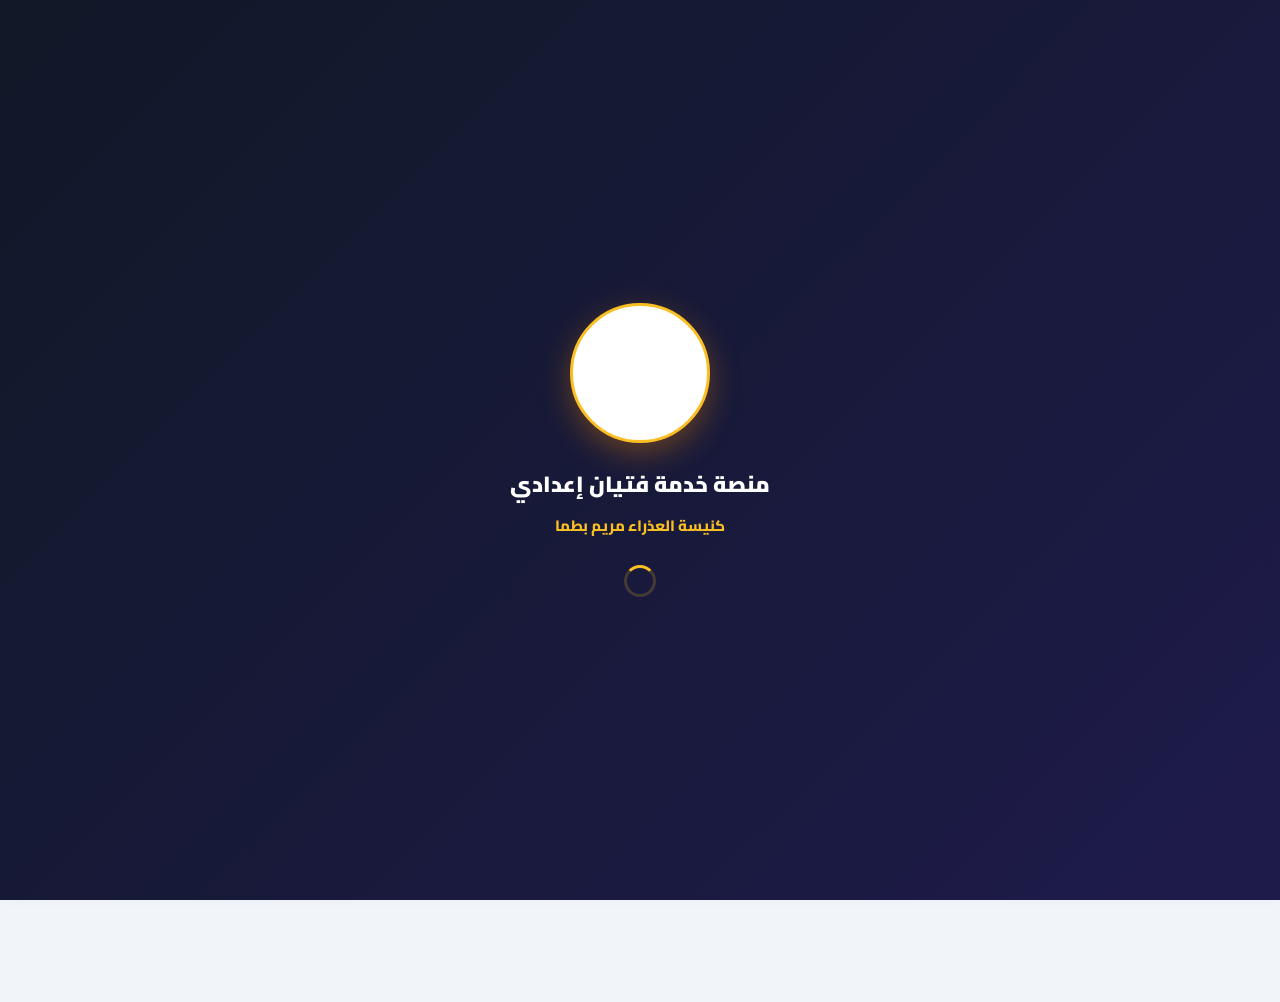
==== commit 15cf4096: "Add files via upload" ====
--- a/index.html
+++ b/index.html
@@ -4,7 +4,18 @@
   <meta charset="utf-8">
   <meta name="viewport" content="width=device-width, initial-scale=1.0, maximum-scale=1.0, user-scalable=no, viewport-fit=cover">
   <title>منصة خدمة فتيان إعدادي</title>
-  <!-- خط كايرو الفخم -->
+  
+  <!-- إعدادات تطبيق الموبايل (PWA) -->
+  <link rel="manifest" href="manifest.json">
+  <meta name="theme-color" content="#1e1b4b">
+  <meta name="mobile-web-app-capable" content="yes">
+  <meta name="apple-mobile-web-app-capable" content="yes">
+  <meta name="apple-mobile-web-app-status-bar-style" content="black-translucent">
+  <meta name="apple-mobile-web-app-title" content="خدمة فتيان">
+  <link rel="apple-touch-icon" href="https://lh3.googleusercontent.com/d/1JQ3i6thxjKaDacK8-deyUxloTZYIJefQ">
+  <link rel="icon" type="image/png" href="https://lh3.googleusercontent.com/d/1JQ3i6thxjKaDacK8-deyUxloTZYIJefQ">
+
+  <!-- خط كايرو -->
   <link href="https://fonts.googleapis.com/css2?family=Cairo:wght@600;700;800;900&display=swap" rel="stylesheet">
   <!-- ستايل التطبيق للموبايل -->
   <link rel="stylesheet" href="style.css">
@@ -12,8 +23,103 @@
   <script src="https://unpkg.com/html5-qrcode@2.3.8/html5-qrcode.min.js"></script>
   <!-- محرك الـ API -->
   <script src="api.js"></script>
+
+  <style>
+    /* شاشة البداية الاحترافية (Splash Screen) */
+    #splashScreen {
+      position: fixed;
+      top: 0;
+      left: 0;
+      right: 0;
+      bottom: 0;
+      background: linear-gradient(135deg, #111827 0%, #1e1b4b 100%);
+      z-index: 99999;
+      display: flex;
+      flex-direction: column;
+      justify-content: center;
+      align-items: center;
+      transition: opacity 0.6s ease, visibility 0.6s ease;
+      color: #ffffff;
+      text-align: center;
+    }
+
+    .splash-logo {
+      width: 140px;
+      height: 140px;
+      border-radius: 50%;
+      border: 3px solid #fbbf24;
+      padding: 6px;
+      background: white;
+      box-shadow: 0 10px 30px rgba(217, 119, 6, 0.4);
+      animation: pulseLogo 1.8s infinite alternate ease-in-out;
+      margin-bottom: 20px;
+    }
+
+    @keyframes pulseLogo {
+      0% { transform: scale(0.95); box-shadow: 0 8px 20px rgba(217, 119, 6, 0.3); }
+      100% { transform: scale(1.04); box-shadow: 0 15px 35px rgba(251, 191, 36, 0.6); }
+    }
+
+    .splash-title {
+      font-size: 22px;
+      font-weight: 900;
+      color: #ffffff;
+      margin: 0 0 6px 0;
+    }
+
+    .splash-subtitle {
+      font-size: 15px;
+      color: #fbbf24;
+      margin: 0 0 25px 0;
+      font-weight: 800;
+    }
+
+    .splash-loader {
+      width: 32px;
+      height: 32px;
+      border: 3px solid rgba(251, 191, 36, 0.2);
+      border-top-color: #fbbf24;
+      border-radius: 50%;
+      animation: spin 0.8s linear infinite;
+    }
+
+    @keyframes spin {
+      to { transform: rotate(360deg); }
+    }
+
+    /* زر تثبيت التطبيق البارز */
+    #installAppBanner {
+      display: none;
+      background: linear-gradient(135deg, #d97706, #b45309);
+      color: white;
+      padding: 12px 16px;
+      border-radius: 16px;
+      margin-bottom: 18px;
+      justify-content: space-between;
+      align-items: center;
+      box-shadow: 0 4px 15px rgba(217, 119, 6, 0.25);
+    }
+    .btn-install-now {
+      background: white;
+      color: #92400e;
+      border: none;
+      padding: 8px 16px;
+      border-radius: 10px;
+      font-weight: 900;
+      font-size: 14px;
+      cursor: pointer;
+    }
+  </style>
 </head>
 <body>
+
+  <!-- شاشة البداية والافتتاحية (Splash Screen) -->
+  <div id="splashScreen">
+    <img src="https://lh3.googleusercontent.com/d/1JQ3i6thxjKaDacK8-deyUxloTZYIJefQ" alt="شعار الخدمة" class="splash-logo">
+    <h1 class="splash-title">منصة خدمة فتيان إعدادي</h1>
+    <p class="splash-subtitle">كنيسة العذراء مريم بطما</p>
+    <div class="splash-loader"></div>
+  </div>
 
   <!-- شريط التطبيق العلوي الثابت -->
   <header class="mobile-app-header">
@@ -32,6 +138,15 @@
   <!-- محتوى التطبيق -->
   <main class="mobile-container">
 
+    <!-- شريط تثبيت التطبيق (يظهر تلقائياً عندما يدعم المتصفح التثبيت) -->
+    <div id="installAppBanner">
+      <div style="display: flex; align-items: center; gap: 8px;">
+        <span style="font-size: 20px;">📲</span>
+        <span style="font-size: 13px; font-weight: 900;">تثبيت التطبيق على جهازك</span>
+      </div>
+      <button class="btn-install-now" onclick="triggerInstallApp()">تثبيت الآن</button>
+    </div>
+
     <!-- الشاشة الرئيسية: شبكة كروت الخدمات الفخمة -->
     <div id="pageHome" class="page-view active">
       
@@ -106,7 +221,7 @@
 
   </main>
 
-  <!-- شريط التنقل السفلي السريع لتجربة التطبيق الحقيقية -->
+  <!-- شريط التنقل السفلي السريع -->
   <nav class="mobile-bottom-nav">
     <div class="nav-item active" id="navHome" onclick="goToHome()">
       <span class="nav-icon">🏠</span>
@@ -131,6 +246,43 @@
   </nav>
 
   <script>
+    // إخفاء شاشة البداية بنعومة بعد ثانية ونصف
+    window.addEventListener('load', () => {
+      setTimeout(() => {
+        const splash = document.getElementById('splashScreen');
+        if (splash) {
+          splash.style.opacity = '0';
+          setTimeout(() => { splash.style.display = 'none'; }, 600);
+        }
+      }, 1200);
+    });
+
+    // تسجيل الـ Service Worker لتفعيل التثبيت (PWA)
+    if ('serviceWorker' in navigator) {
+      window.addEventListener('load', () => {
+        navigator.serviceWorker.register('./sw.js').catch(() => {});
+      });
+    }
+
+    // إدارة نافذة التثبيت الرسمية
+    let deferredPrompt;
+    window.addEventListener('beforeinstallprompt', (e) => {
+      e.preventDefault();
+      deferredPrompt = e;
+      const banner = document.getElementById('installAppBanner');
+      if (banner) banner.style.display = 'flex';
+    });
+
+    function triggerInstallApp() {
+      if (deferredPrompt) {
+        deferredPrompt.prompt();
+        deferredPrompt.userChoice.then(() => {
+          deferredPrompt = null;
+          document.getElementById('installAppBanner').style.display = 'none';
+        });
+      }
+    }
+
     const serviceTitles = {
       'Search': '🔍 قاعدة البيانات',
       'Attendance': '📋 تسجيل الحضور والغياب',
@@ -154,7 +306,6 @@
       container.style.display = 'block';
       container.innerHTML = '<div class="global-loader"><span></span><span></span><span></span></div>';
 
-      // تحديث شريط الرأس وزر الرجوع
       document.getElementById('appHeaderTitle').innerText = serviceTitles[pageName] || 'خدمة فتيان إعدادي';
       document.getElementById('btnHeaderBack').style.display = 'flex';
 
@@ -164,7 +315,6 @@
         const htmlContent = await response.text();
         container.innerHTML = htmlContent;
 
-        // تشغيل السكربتات المدمجة
         const scripts = container.querySelectorAll("script");
         scripts.forEach(oldScript => {
           const newScript = document.createElement("script");
@@ -187,7 +337,6 @@
       container.innerHTML = '';
       document.getElementById('pageHome').style.display = 'block';
 
-      // إعادة عنوان الرأس وإخفاء زر الرجوع
       document.getElementById('appHeaderTitle').innerText = 'خدمة فتيان إعدادي';
       document.getElementById('btnHeaderBack').style.display = 'none';
       window.scrollTo({ top: 0, behavior: 'smooth' });
